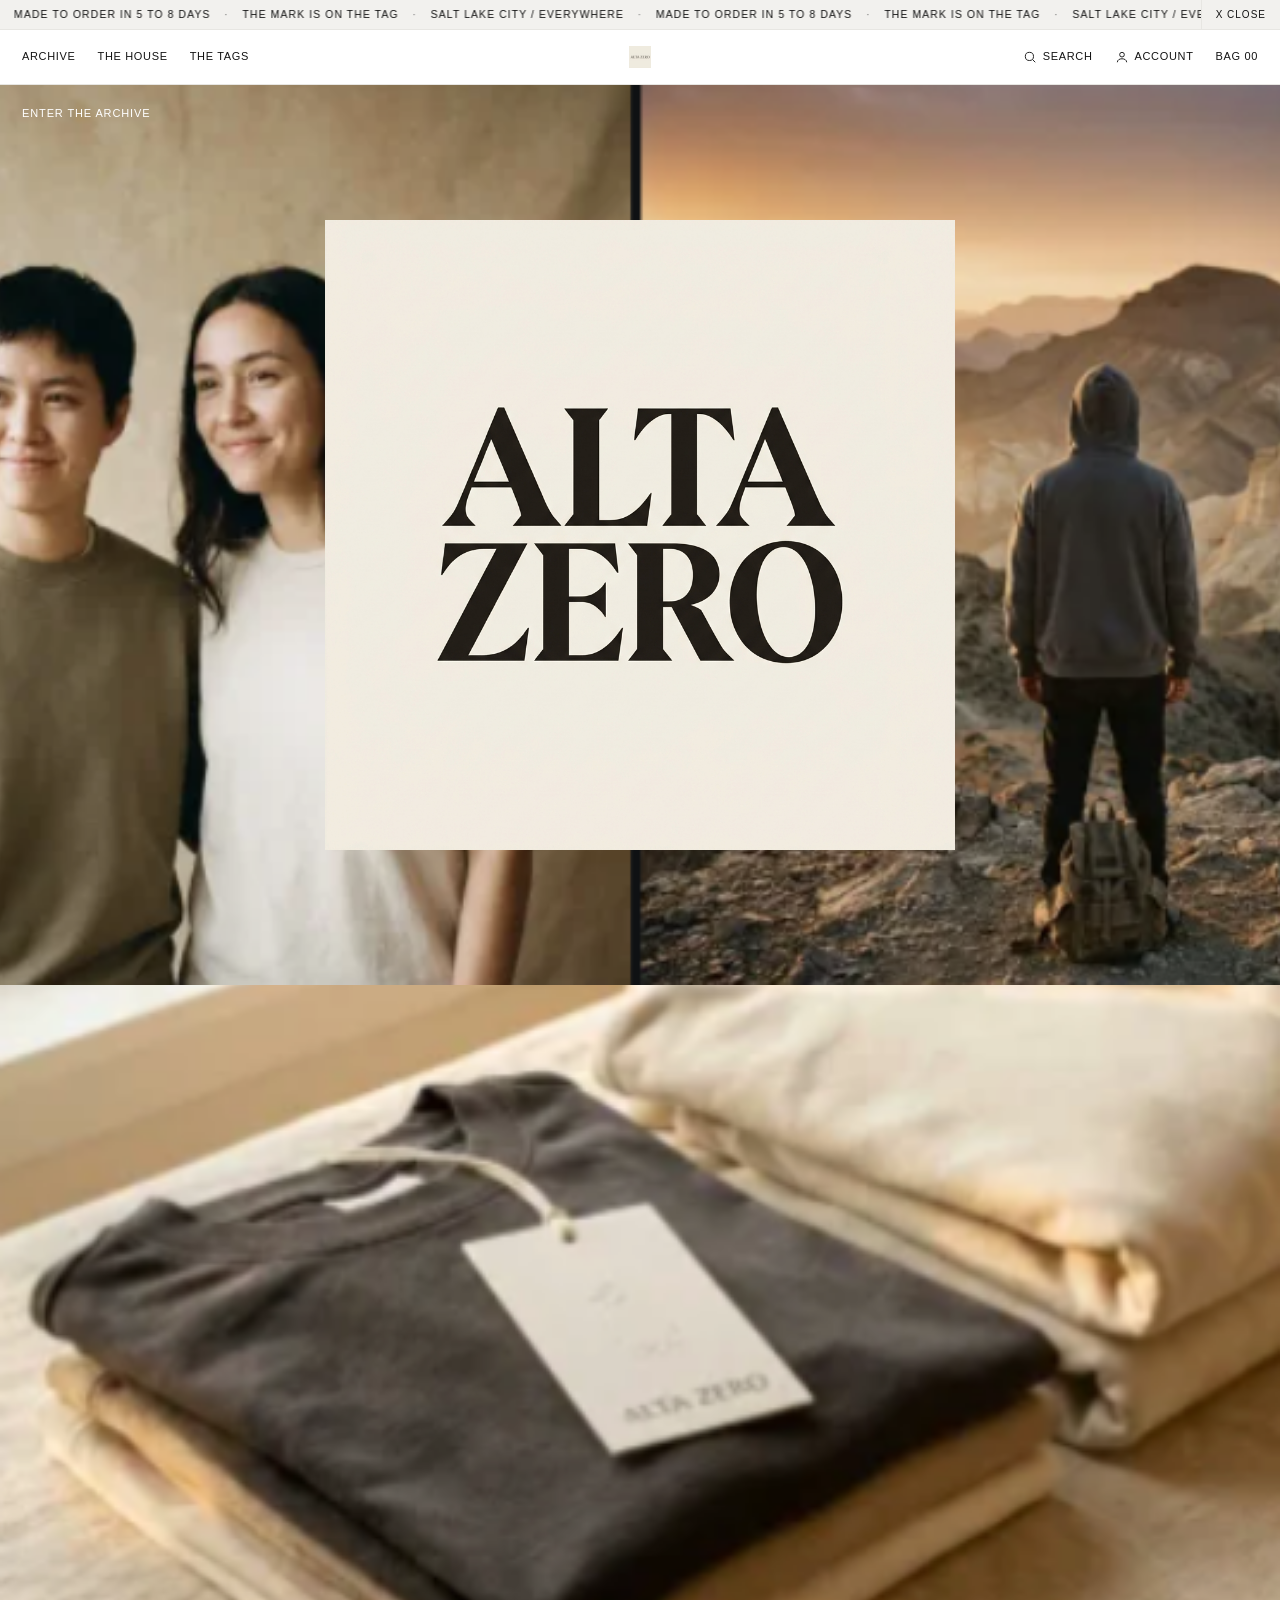
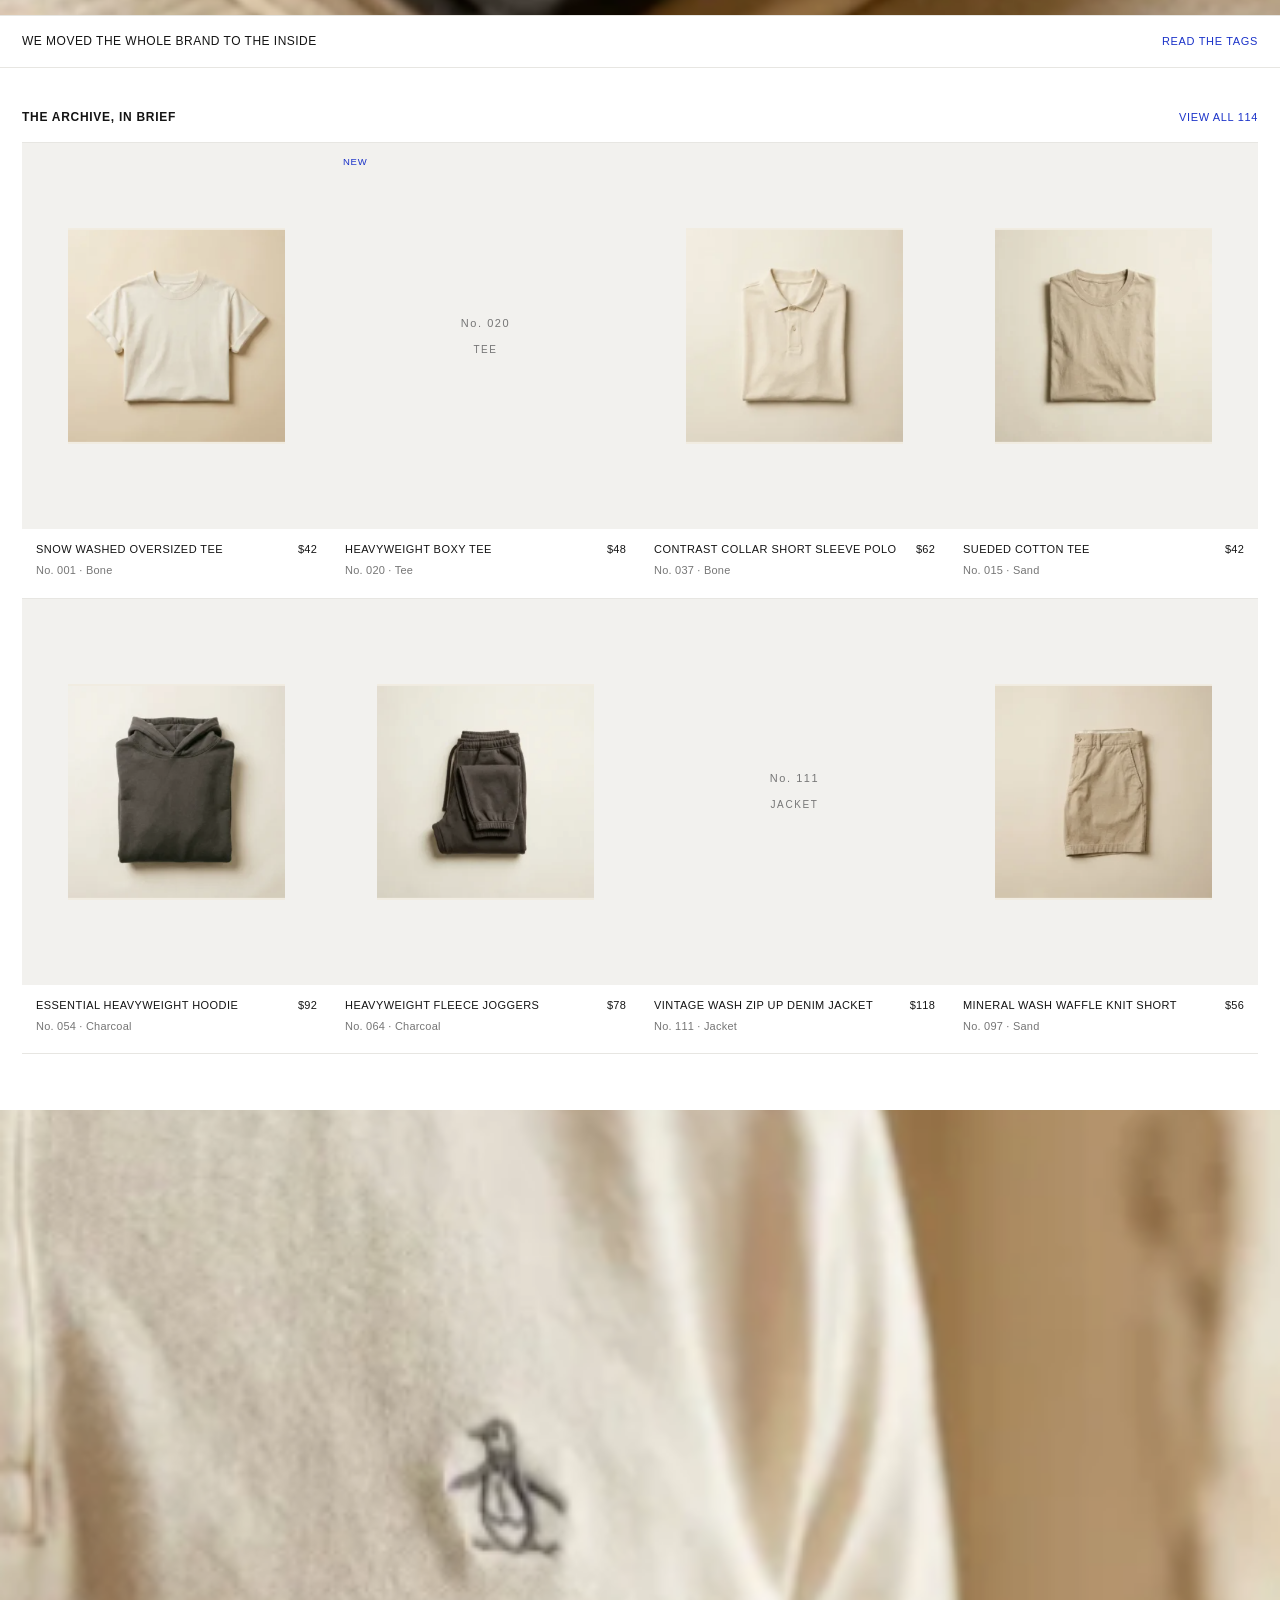
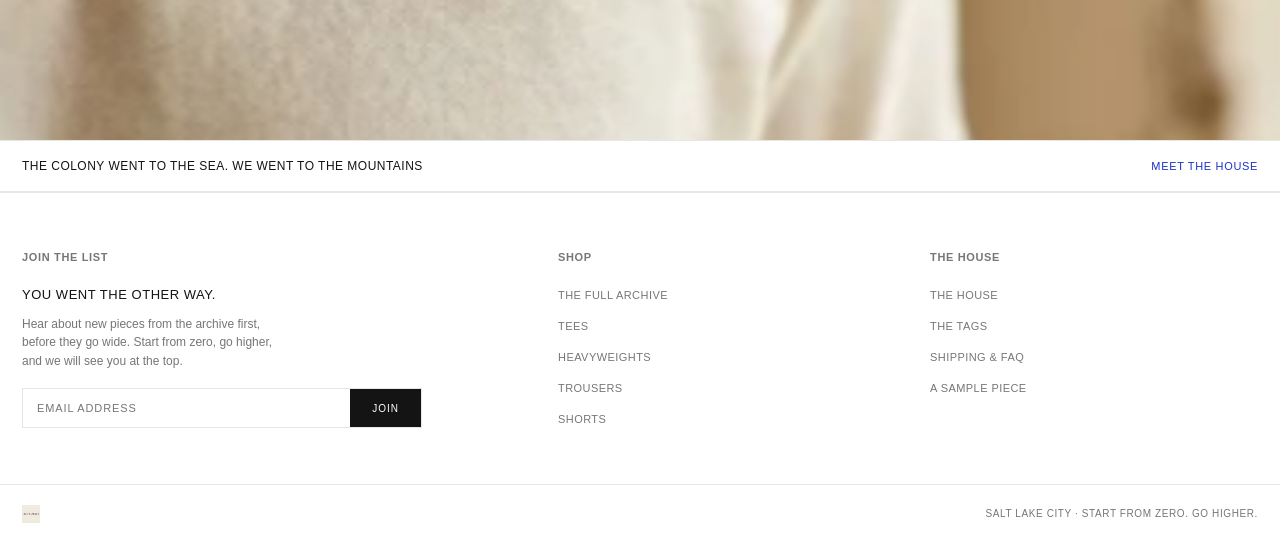
==== index.html @ 43087203 "Deploy Alta Zero storefront" ====
<!doctype html>
<html lang="en">
<head>
<meta charset="utf-8">
<meta name="viewport" content="width=device-width, initial-scale=1">
<title>Alta Zero · A House Of Blanks</title>
<meta name="description" content="Alta Zero is a textile house of beautiful blanks, quietly made. The whole story lives on the tag. Start from zero. Go higher.">
<link rel="stylesheet" href="style.css">
</head>
<body>

<div class="marquee" id="marquee">
  <div class="marquee-track" id="marqueeTrack"></div>
  <button class="marquee-x" id="marqueeX">X Close</button>
</div>

<nav class="nav">
  <div class="nav-inner">
    <div class="nav-left" id="nl">
      <a href="archive.html">Archive</a>
      <a href="house.html">The House</a>
      <a href="tags.html">The Tags</a>
    </div>
    <button class="nav-toggle">Menu</button>
    <a class="brand" href="index.html"><img src="img/az-wordmark-inline.png" alt="Alta Zero"></a>
    <div class="nav-right">
      <a href="archive.html" class="srch"><svg viewBox="0 0 24 24" fill="none" stroke="currentColor" stroke-width="1.6"><circle cx="11" cy="11" r="7"/><line x1="16.5" y1="16.5" x2="21" y2="21"/></svg>Search</a>
      <a href="#" class="acct"><svg viewBox="0 0 24 24" fill="none" stroke="currentColor" stroke-width="1.6"><circle cx="12" cy="8" r="4"/><path d="M4 21c0-4 4-6 8-6s8 2 8 6"/></svg>Account</a>
      <a href="#" class="bag">Bag 00</a>
    </div>
  </div>
</nav>

<header class="home-hero">
  <a class="hero-enter" href="archive.html">Enter The Archive</a>
  <div class="hero-media"><img src="img/campaign.png" alt="Alta Zero campaign: the mountain ridge, the one who went the other way"></div>
  <div class="hero-mark"><img src="img/az-wordmark-stacked.png" alt="Alta Zero"></div>
</header>

<section class="ed reveal">
  <a href="tags.html" class="ed-img"><img src="img/gm1.png" alt="Folded Alta Zero pieces with hangtag"></a>
  <div class="ed-bar">
    <span class="ed-head">We moved the whole brand to the inside</span>
    <a class="link" href="tags.html">Read The Tags</a>
  </div>
</section>

<div class="wrap">
  <div class="sec-head">
    <h2>The Archive, In Brief</h2>
    <a class="link" href="archive.html">View All 114</a>
  </div>
  <div class="grid four" id="preview"></div>
</div>

<section class="ed reveal" style="margin-top:56px">
  <a href="house.html" class="ed-img"><img src="img/gm3.png" alt="Alta Zero polo with the small penguin mark"></a>
  <div class="ed-bar">
    <span class="ed-head">The colony went to the sea. We went to the mountains</span>
    <a class="link" href="house.html">Meet The House</a>
  </div>
</section>

<footer class="foot">
  <div class="foot-top">
    <div class="signup">
      <h4>Join The List</h4>
      <h3>You went the other way.</h3>
      <p>Hear about new pieces from the archive first, before they go wide. Start from zero, go higher, and we will see you at the top.</p>
      <form onsubmit="this.querySelector('input').value='';this.querySelector('.sub').textContent='On The List';return false;">
        <input type="email" placeholder="Email address" required>
        <button class="sub" type="submit">Join</button>
      </form>
    </div>
    <div>
      <h4>Shop</h4>
      <ul>
        <li><a href="archive.html">The Full Archive</a></li>
        <li><a href="archive.html">Tees</a></li>
        <li><a href="archive.html">Heavyweights</a></li>
        <li><a href="archive.html">Trousers</a></li>
        <li><a href="archive.html">Shorts</a></li>
      </ul>
    </div>
    <div>
      <h4>The House</h4>
      <ul>
        <li><a href="house.html">The House</a></li>
        <li><a href="tags.html">The Tags</a></li>
        <li><a href="house.html#faq">Shipping &amp; FAQ</a></li>
        <li><a href="product.html?n=020">A Sample Piece</a></li>
      </ul>
    </div>
  </div>
  <div class="foot-bottom">
    <a class="brand" href="index.html"><img src="img/az-wordmark-inline.png" alt="Alta Zero"></a>
    <span class="fine">Salt Lake City · Start From Zero. Go Higher.</span>
  </div>
</footer>

<script src="archive-data.js"></script>
<script src="app.js"></script>
<script>
  renderPreview(document.getElementById('preview'),
    ['001','020','037','015','054','064','111','097']);
</script>
</body>
</html>
---- style.css ----
/* ALTA ZERO x ACNE STUDIOS design system
   Austere white, small grotesque UI type, huge imagery, zero-gutter grid,
   name+price captions, cobalt-blue accent. Logo stays our serif (image asset).
   Sharp corners, no shadows, no gradients. Imagery carries all the warmth. */

:root{
  --white:#FFFFFF;      /* page ground */
  --tile:#F2F1EE;       /* image tiles / light warm grey */
  --ink:#141414;        /* near-black text */
  --muted:#767676;      /* secondary / muted text */
  --blue:#1B33C9;       /* THE ONLY accent */
  --hair:#E7E6E2;       /* hairlines */
  --sans:"Helvetica Neue",Helvetica,Arial,system-ui,sans-serif;
  --serif:Georgia,"Times New Roman",Times,serif; /* fallback only; wordmark is an image */
}

*{box-sizing:border-box;margin:0;padding:0}
html{-webkit-font-smoothing:antialiased;text-rendering:optimizeLegibility}
body{
  background:var(--white);
  color:var(--ink);
  font-family:var(--sans);
  font-size:13px;
  line-height:1.55;
  font-weight:400;
}
img{max-width:100%;display:block}
a{color:inherit;text-decoration:none}

/* ---------- shared UI primitives ---------- */
.ui{
  font-family:var(--sans);
  font-size:11px;
  letter-spacing:0.06em;
  text-transform:uppercase;
  color:var(--ink);
}
.muted{color:var(--muted)}
.link{
  font-size:11px;letter-spacing:0.06em;text-transform:uppercase;color:var(--blue);
  transition:opacity .2s;
}
.link:hover{opacity:0.6}

/* ---------- top marquee bar ---------- */
.marquee{
  position:relative;overflow:hidden;
  background:var(--tile);border-bottom:1px solid var(--hair);
  height:30px;display:flex;align-items:center;
}
.marquee-track{
  display:inline-flex;align-items:center;white-space:nowrap;flex:none;
  will-change:transform;animation:marquee 42s linear infinite;
}
.marquee-track span{
  font-size:10.5px;letter-spacing:0.1em;text-transform:uppercase;color:var(--ink);
  padding:0 14px;
}
.marquee-track span.sep{color:var(--muted);padding:0}
.marquee-x{
  position:absolute;right:0;top:0;bottom:0;z-index:2;
  display:flex;align-items:center;gap:6px;
  background:var(--tile);border:0;border-left:1px solid var(--hair);cursor:pointer;
  padding:0 14px;
  font-family:var(--sans);font-size:10px;letter-spacing:0.1em;text-transform:uppercase;color:var(--ink);
}
.marquee-x:hover{color:var(--blue)}
@keyframes marquee{from{transform:translateX(0)}to{transform:translateX(-50%)}}

/* ---------- nav ---------- */
.nav{
  position:sticky;top:0;z-index:50;
  background:var(--white);border-bottom:1px solid var(--hair);
}
.nav-inner{
  display:grid;grid-template-columns:1fr auto 1fr;align-items:center;
  padding:0 22px;height:54px;
}
.nav-left,.nav-right{display:flex;align-items:center;gap:22px}
.nav-right{justify-content:flex-end}
.nav-left a,.nav-right a{
  font-size:11px;letter-spacing:0.06em;text-transform:uppercase;color:var(--ink);
  transition:color .2s;
}
.nav-left a:hover,.nav-right a:hover{color:var(--blue)}
.nav-left a.active,.nav-right a.active{color:var(--blue)}
.nav-right a{display:inline-flex;align-items:center;gap:6px}
.nav-right svg{width:14px;height:14px;display:block}
.brand{display:flex;align-items:center;justify-content:center}
.brand img{height:22px;width:auto}
.nav-toggle{
  display:none;background:none;border:0;cursor:pointer;
  font-size:11px;letter-spacing:0.06em;text-transform:uppercase;color:var(--ink);
}

/* ---------- generic layout ---------- */
.wrap{max-width:1600px;margin:0 auto;padding:0 22px}

/* ---------- home hero (full-bleed, wordmark overlaid) ---------- */
.home-hero{
  position:relative;height:100vh;height:100svh;min-height:560px;
  background:var(--tile);overflow:hidden;
}
.hero-media{position:absolute;inset:0}
.hero-media img{width:100%;height:100%;object-fit:cover}
.hero-mark{
  position:absolute;inset:0;display:flex;align-items:center;justify-content:center;
  padding:24px;pointer-events:none;
}
.hero-mark img{width:min(62vw,760px);height:auto;max-height:70vh;object-fit:contain}
.hero-enter{
  position:absolute;left:22px;top:20px;z-index:3;
  font-size:11px;letter-spacing:0.08em;text-transform:uppercase;color:#fff;
  transition:opacity .2s;
}
.hero-enter:hover{opacity:0.65}

/* ---------- home editorial bands ---------- */
.ed{border-bottom:1px solid var(--hair)}
.ed-img{display:block;background:var(--tile)}
.ed-img img{width:100%;height:clamp(360px,70vh,760px);object-fit:cover}
.ed-bar{
  display:flex;align-items:center;justify-content:space-between;gap:20px;
  padding:16px 22px;border-top:1px solid var(--hair);
}
.ed-head{font-size:12px;letter-spacing:0.04em;text-transform:uppercase;color:var(--ink)}

/* ---------- home preview section ---------- */
.sec-head{
  display:flex;align-items:baseline;justify-content:space-between;gap:16px;
  padding:40px 0 16px;
}
.sec-head h2{font-size:12px;font-weight:700;letter-spacing:0.06em;text-transform:uppercase}
.sec-head .link{white-space:nowrap}

/* ---------- product grid (zero-gutter, edge to edge) ---------- */
.grid{
  display:grid;grid-template-columns:repeat(4,1fr);
  border-top:1px solid var(--hair);
}
.grid.four{grid-template-columns:repeat(4,1fr)}
.tile{
  position:relative;display:flex;flex-direction:column;
  border-bottom:1px solid var(--hair);
  background:var(--white);
}
.tile-img{
  position:relative;aspect-ratio:4/5;overflow:hidden;background:var(--tile);
  display:flex;align-items:center;justify-content:center;
}
.tile-img img{
  width:70%;height:70%;object-fit:contain;
  transition:transform .5s ease,opacity .5s ease;
}
.tile:hover .tile-img img{transform:scale(1.04)}
/* austere numbered specimen tile (no photo) */
.ph{
  position:absolute;inset:0;display:flex;flex-direction:column;
  align-items:center;justify-content:center;gap:10px;background:var(--tile);
}
.ph .num{
  font-size:11px;letter-spacing:0.14em;color:var(--muted);
}
.ph .num::before{content:"No. "}
.ph .cat{font-size:10px;letter-spacing:0.16em;text-transform:uppercase;color:var(--muted)}
.badge{
  position:absolute;top:12px;left:12px;z-index:2;
  font-size:9.5px;letter-spacing:0.08em;text-transform:uppercase;
  color:var(--blue);
}
.badge.last{color:var(--muted)}
.tile-cap{
  padding:12px 14px 18px;display:flex;flex-direction:column;gap:4px;
}
.tile-cap .line{
  display:flex;justify-content:space-between;align-items:baseline;gap:12px;
}
.tile-cap .name{
  font-size:11px;letter-spacing:0.04em;text-transform:uppercase;color:var(--ink);
  line-height:1.35;transition:color .2s;
}
.tile:hover .tile-cap .name{color:var(--blue)}
.tile-cap .price{
  font-size:11px;letter-spacing:0.02em;color:var(--ink);white-space:nowrap;
}
.tile-cap .meta{
  font-size:11px;letter-spacing:0.02em;color:var(--muted);
}

/* ---------- archive header + toggle ---------- */
.archive-head{padding:40px 0 22px}
.archive-head .title{font-size:12px;font-weight:700;letter-spacing:0.06em;text-transform:uppercase}
.archive-head p{color:var(--muted);max-width:56ch;margin-top:12px;font-size:12px}
.toggle{display:flex;flex-wrap:wrap;gap:8px;padding:4px 0 18px}
.toggle button{
  background:var(--white);border:1px solid var(--hair);cursor:pointer;color:var(--ink);
  font-family:var(--sans);font-size:11px;letter-spacing:0.05em;text-transform:uppercase;
  padding:9px 16px;transition:border-color .2s,color .2s;
}
.toggle button:hover{border-color:var(--ink)}
.toggle button.on{border-color:var(--blue);color:var(--blue);box-shadow:inset 0 0 0 1px var(--blue)}
.archive-meta{
  display:flex;justify-content:space-between;align-items:center;
  padding:14px 0;border-top:1px solid var(--hair);
}
.archive-meta .items{font-size:11px;letter-spacing:0.05em;text-transform:uppercase;color:var(--muted)}
.archive-meta .filter{
  display:inline-flex;align-items:center;gap:8px;background:none;border:0;cursor:pointer;
  font-family:var(--sans);font-size:11px;letter-spacing:0.06em;text-transform:uppercase;color:var(--ink);
}
.archive-meta .filter:hover{color:var(--blue)}
.archive-meta .filter svg{width:14px;height:14px}

/* ---------- product page (PDP) ---------- */
.pdp{
  display:grid;grid-template-columns:56% 44%;align-items:start;
  border-top:1px solid var(--hair);
}
.pdp-media{background:var(--hair);display:flex;flex-direction:column;gap:1px;border-right:1px solid var(--hair)}
.pdp-media .shot{
  background:var(--tile);position:relative;aspect-ratio:4/5;overflow:hidden;
  display:flex;align-items:center;justify-content:center;
}
.pdp-media .shot img{width:78%;height:78%;object-fit:contain}
.pdp-media .shot .ph{position:absolute;inset:0}
.pdp-info{padding:44px 40px;position:sticky;top:54px;align-self:start}
.pdp-info .head{display:flex;justify-content:space-between;align-items:baseline;gap:18px}
.pdp-info h1{
  font-size:13px;font-weight:400;letter-spacing:0.05em;text-transform:uppercase;line-height:1.4;
}
.pdp-info .price{font-size:13px;letter-spacing:0.02em;white-space:nowrap}
.pdp-info .meta{font-size:11px;letter-spacing:0.03em;color:var(--muted);margin-top:8px}
.pdp-info .desc{color:var(--muted);margin:22px 0 26px;font-size:12px;line-height:1.7;max-width:46ch}
.size-row{display:flex;justify-content:space-between;align-items:baseline;margin-bottom:10px}
.size-row .lbl{font-size:11px;letter-spacing:0.06em;text-transform:uppercase;color:var(--ink)}
.size-guide{display:inline-flex;align-items:center;gap:6px}
.size-guide svg{width:13px;height:13px}
.sizes{display:flex;gap:8px;margin:0 0 22px;flex-wrap:wrap}
.sizes button{
  font-family:var(--sans);font-size:11px;letter-spacing:0.04em;
  min-width:48px;height:44px;padding:0 6px;
  background:var(--white);border:1px solid var(--hair);cursor:pointer;color:var(--ink);
  transition:border-color .2s,color .2s;
}
.sizes button:hover{border-color:var(--ink)}
.sizes button.sel{border-color:var(--blue);color:var(--blue);box-shadow:inset 0 0 0 1px var(--blue)}
.sizes button.soldout{color:var(--muted);text-decoration:line-through;cursor:not-allowed;background:var(--tile)}
.addbag{
  width:100%;background:var(--ink);color:#fff;border:1px solid var(--ink);cursor:pointer;
  font-family:var(--sans);font-size:11px;letter-spacing:0.1em;text-transform:uppercase;padding:16px;
  transition:background .2s,color .2s;
}
.addbag:hover{background:var(--blue);border-color:var(--blue)}
.pdp-info .note{margin-top:12px;font-size:11px;letter-spacing:0.03em;text-transform:uppercase;color:var(--muted)}

/* accordions */
.acc-group{margin-top:26px;border-top:1px solid var(--hair)}
.acc{border-bottom:1px solid var(--hair)}
.acc summary{
  list-style:none;cursor:pointer;padding:18px 2px;
  display:grid;grid-template-columns:1fr auto 20px;align-items:center;gap:12px;
}
.acc summary::-webkit-details-marker{display:none}
.acc .acc-t{font-size:11px;letter-spacing:0.06em;text-transform:uppercase;color:var(--ink)}
.acc .acc-s{font-size:11px;letter-spacing:0.03em;color:var(--muted);text-align:right}
.acc .acc-c{
  font-size:15px;color:var(--blue);justify-self:end;line-height:1;
  transition:transform .2s;
}
.acc[open] .acc-c{transform:rotate(90deg)}
.acc .acc-body{padding:0 2px 20px;color:var(--muted);font-size:12px;line-height:1.7;max-width:52ch}

/* ---------- editorial article pages (house / tags) ---------- */
.article{max-width:820px;margin:0 auto;padding:64px 22px 88px}
.article .k{font-size:11px;letter-spacing:0.08em;text-transform:uppercase;color:var(--muted);margin-bottom:20px}
.article h1{
  font-size:clamp(26px,3.6vw,44px);font-weight:700;line-height:1.06;
  letter-spacing:-0.01em;text-transform:uppercase;margin:0 0 8px;
}
.article .lede{font-size:15px;color:var(--ink);margin:22px 0 34px;line-height:1.55;max-width:60ch}
.article p{margin:0 0 20px;font-size:13px;line-height:1.75;color:var(--muted);max-width:68ch}
.article .figure{margin:44px 0;border:1px solid var(--hair);background:var(--tile)}
.article .figure img{width:100%}
.article .figure .cap{padding:12px 16px;border-top:1px solid var(--hair);font-size:11px;letter-spacing:0.05em;text-transform:uppercase;color:var(--muted)}
.article h2.sub{font-size:12px;font-weight:700;letter-spacing:0.06em;text-transform:uppercase;margin:52px 0 8px}

/* ethos list */
.ethos{list-style:none;border-top:1px solid var(--hair);margin:26px 0}
.ethos li{
  border-bottom:1px solid var(--hair);padding:16px 2px;
  display:grid;grid-template-columns:40px 1fr;gap:16px;align-items:baseline;
}
.ethos li .idx{font-size:11px;letter-spacing:0.06em;color:var(--muted)}
.ethos li .txt{font-size:13px;letter-spacing:0.03em;text-transform:uppercase;color:var(--ink)}

/* faq */
.faq{border-top:1px solid var(--hair);margin-top:12px}
.faq details{border-bottom:1px solid var(--hair)}
.faq summary{
  list-style:none;cursor:pointer;padding:20px 2px;
  font-size:12px;letter-spacing:0.05em;text-transform:uppercase;
  display:flex;justify-content:space-between;gap:20px;align-items:center;color:var(--ink);
}
.faq summary::-webkit-details-marker{display:none}
.faq summary .pl{font-size:15px;color:var(--blue);transition:transform .2s}
.faq details[open] summary .pl{transform:rotate(45deg)}
.faq p{padding:0 2px 22px;color:var(--muted);max-width:66ch;font-size:12px;line-height:1.7}
.article .cta{
  display:inline-flex;align-items:center;background:var(--ink);color:#fff;
  font-size:11px;letter-spacing:0.1em;text-transform:uppercase;padding:15px 26px;margin-top:8px;
  transition:background .2s;
}
.article .cta:hover{background:var(--blue)}

/* ---------- footer ---------- */
.foot{border-top:1px solid var(--hair);background:var(--white)}
.foot-top{
  max-width:1600px;margin:0 auto;padding:56px 22px 44px;
  display:grid;grid-template-columns:1.5fr 1fr 1fr;gap:44px;
}
.foot h4{font-size:11px;letter-spacing:0.06em;text-transform:uppercase;color:var(--muted);margin-bottom:18px}
.foot .signup h3{font-size:13px;font-weight:400;letter-spacing:0.04em;text-transform:uppercase;margin-bottom:10px}
.foot .signup p{color:var(--muted);max-width:40ch;margin-bottom:18px;font-size:12px}
.foot form{display:flex;border:1px solid var(--hair);max-width:400px;background:var(--white)}
.foot input{flex:1;border:0;background:transparent;padding:13px 14px;font-family:var(--sans);font-size:11px;letter-spacing:0.05em;color:var(--ink)}
.foot input:focus{outline:none}
.foot input::placeholder{color:var(--muted);text-transform:uppercase;letter-spacing:0.08em;font-size:11px}
.foot button.sub{background:var(--ink);color:#fff;border:0;padding:0 22px;font-family:var(--sans);font-size:10px;letter-spacing:0.1em;text-transform:uppercase;cursor:pointer;transition:background .2s}
.foot button.sub:hover{background:var(--blue)}
.foot ul{list-style:none}
.foot ul li{margin-bottom:11px}
.foot ul a{font-size:11px;letter-spacing:0.04em;text-transform:uppercase;color:var(--muted);transition:color .2s}
.foot ul a:hover{color:var(--blue)}
.foot-bottom{
  border-top:1px solid var(--hair);
  max-width:1600px;margin:0 auto;padding:20px 22px;
  display:flex;justify-content:space-between;align-items:center;gap:20px;
}
.foot-bottom .brand img{height:18px}
.foot-bottom .fine{font-size:10px;letter-spacing:0.06em;text-transform:uppercase;color:var(--muted)}

/* ---------- scroll reveal ---------- */
.reveal{opacity:0;transform:translateY(14px);transition:opacity .38s ease,transform .38s ease}
.reveal.in{opacity:1;transform:none}

/* ---------- responsive ---------- */
@media(max-width:1100px){
  .grid,.grid.four{grid-template-columns:repeat(3,1fr)}
  .pdp{grid-template-columns:1fr}
  .pdp-media{border-right:0;border-bottom:1px solid var(--hair)}
  .pdp-info{position:static}
  .foot-top{grid-template-columns:1fr 1fr;gap:36px}
  .foot .signup{grid-column:1 / -1}
}
@media(max-width:720px){
  .grid,.grid.four{grid-template-columns:repeat(2,1fr)}
  .nav-left{display:none}
  .nav-left.open{
    display:flex;flex-direction:column;gap:0;align-items:flex-start;
    position:absolute;top:54px;left:0;right:0;background:var(--white);
    border-bottom:1px solid var(--hair);padding:6px 22px 16px;z-index:60;
  }
  .nav-left.open a{padding:13px 0;border-bottom:1px solid var(--hair);width:100%}
  .nav-inner{grid-template-columns:auto auto 1fr}
  .nav-toggle{display:inline-flex}
  .nav-right a.acct{display:none}
  .foot-top{grid-template-columns:1fr;gap:32px}
}
@media(max-width:480px){
  .grid,.grid.four{grid-template-columns:1fr}
  .hero-mark img{width:82vw}
  .pdp-info{padding:34px 22px}
  .article{padding:48px 20px 64px}
}

/* ---------- reduced motion ---------- */
@media(prefers-reduced-motion:reduce){
  .marquee-track{animation:none}
  .reveal{opacity:1;transform:none;transition:none}
  .tile-img img{transition:none}
  .tile:hover .tile-img img{transform:none}
  *{scroll-behavior:auto}
}
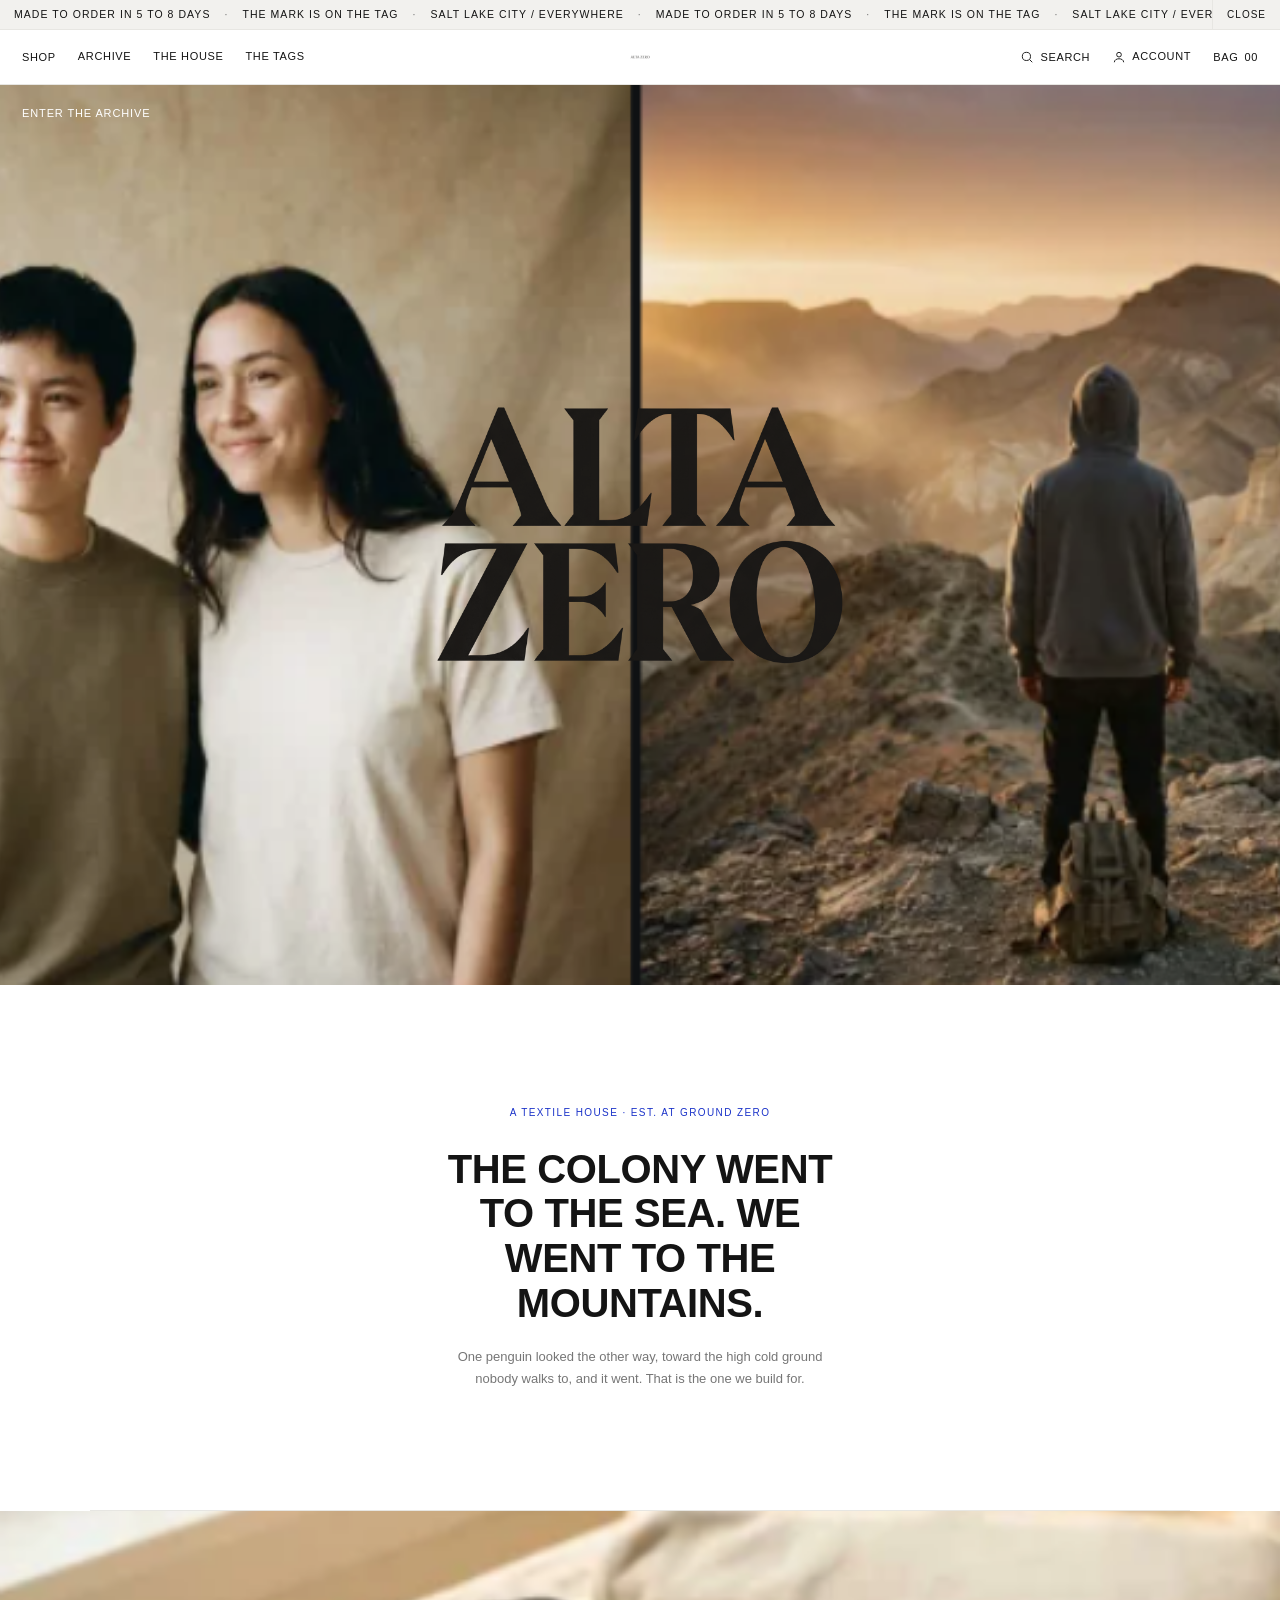
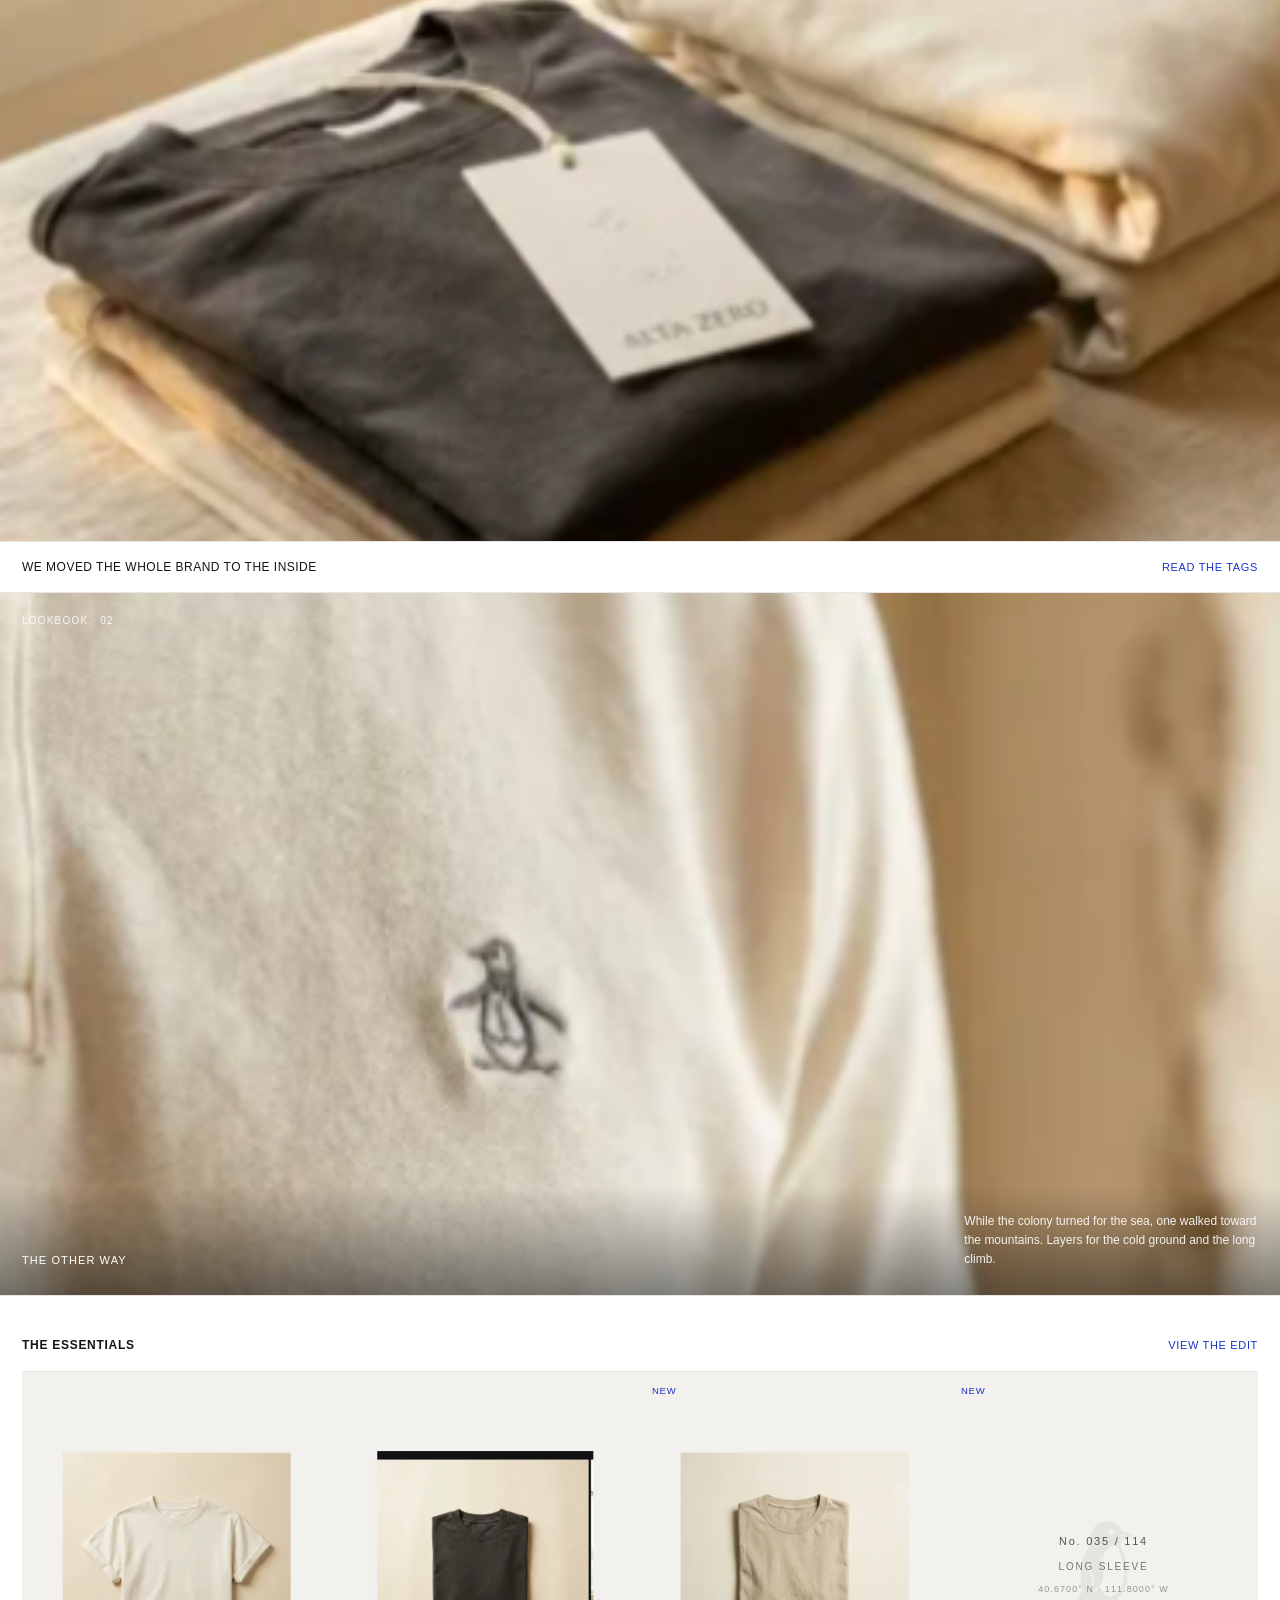
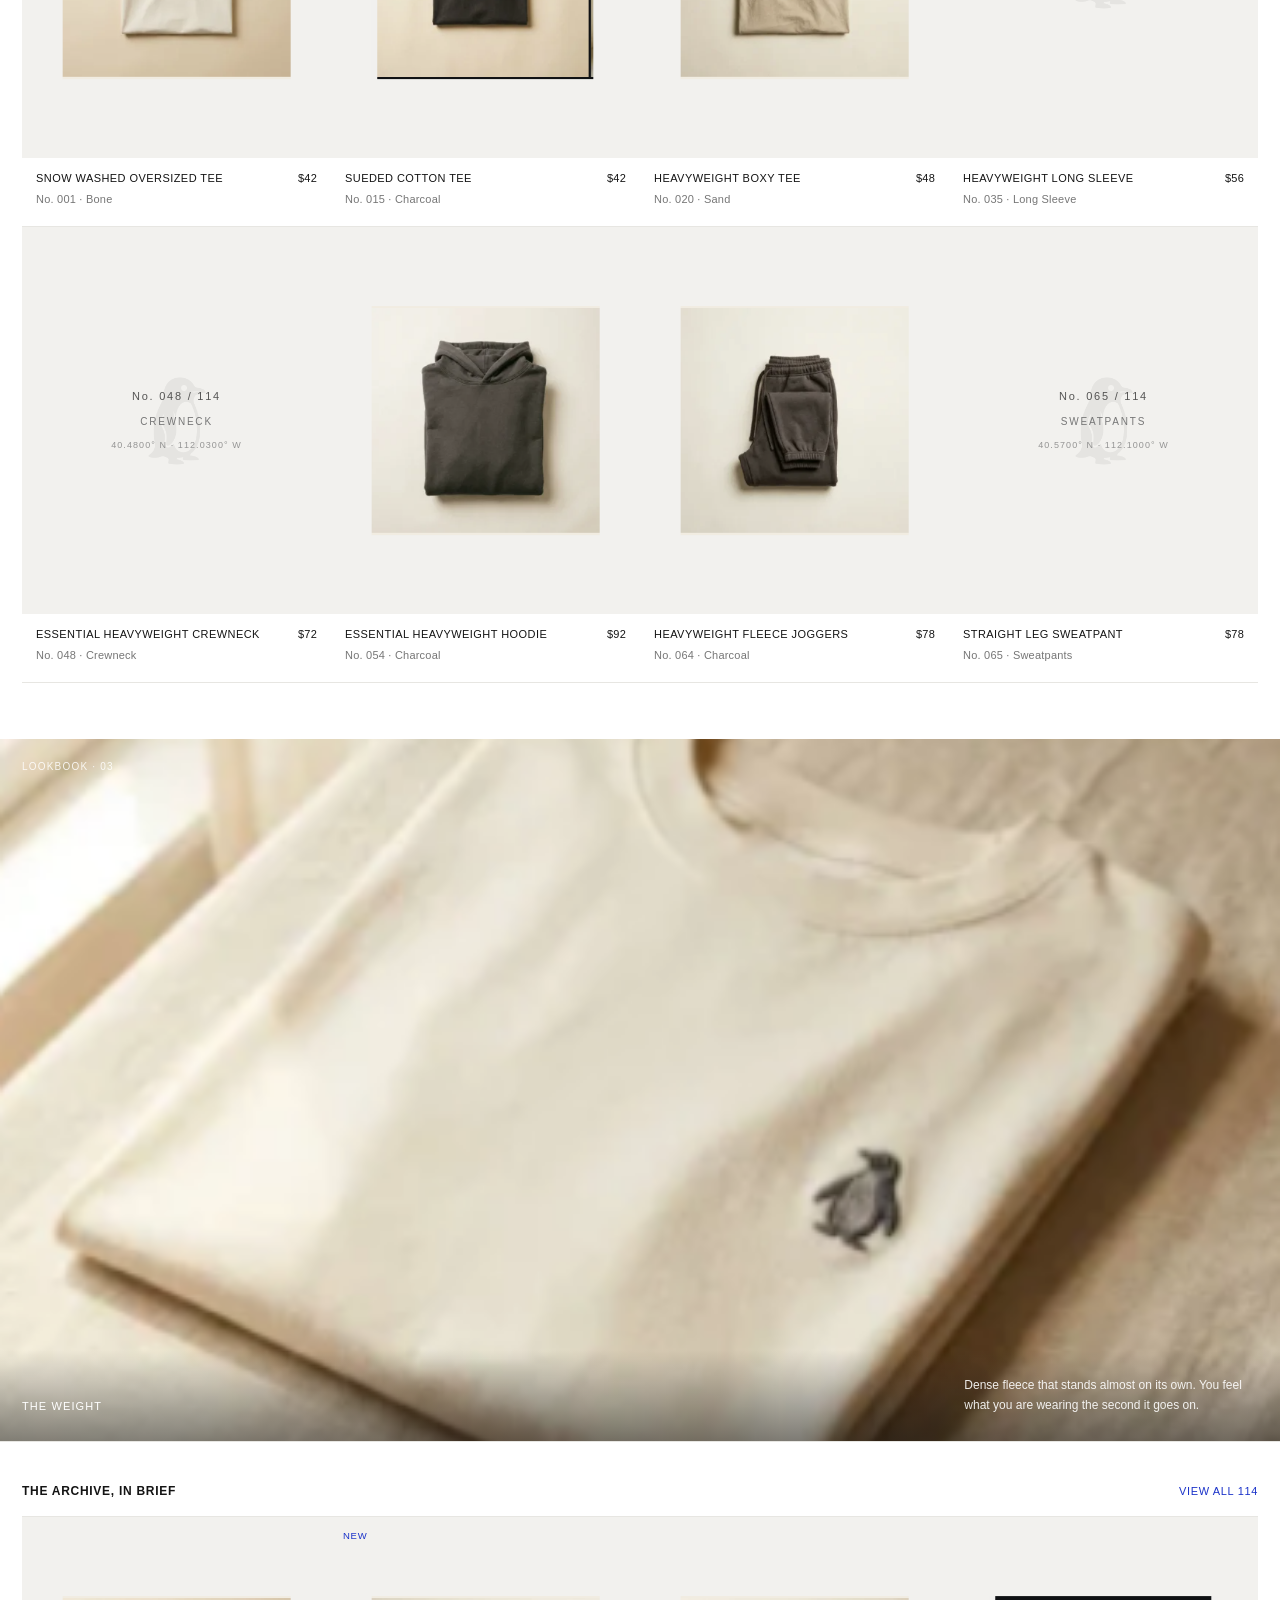
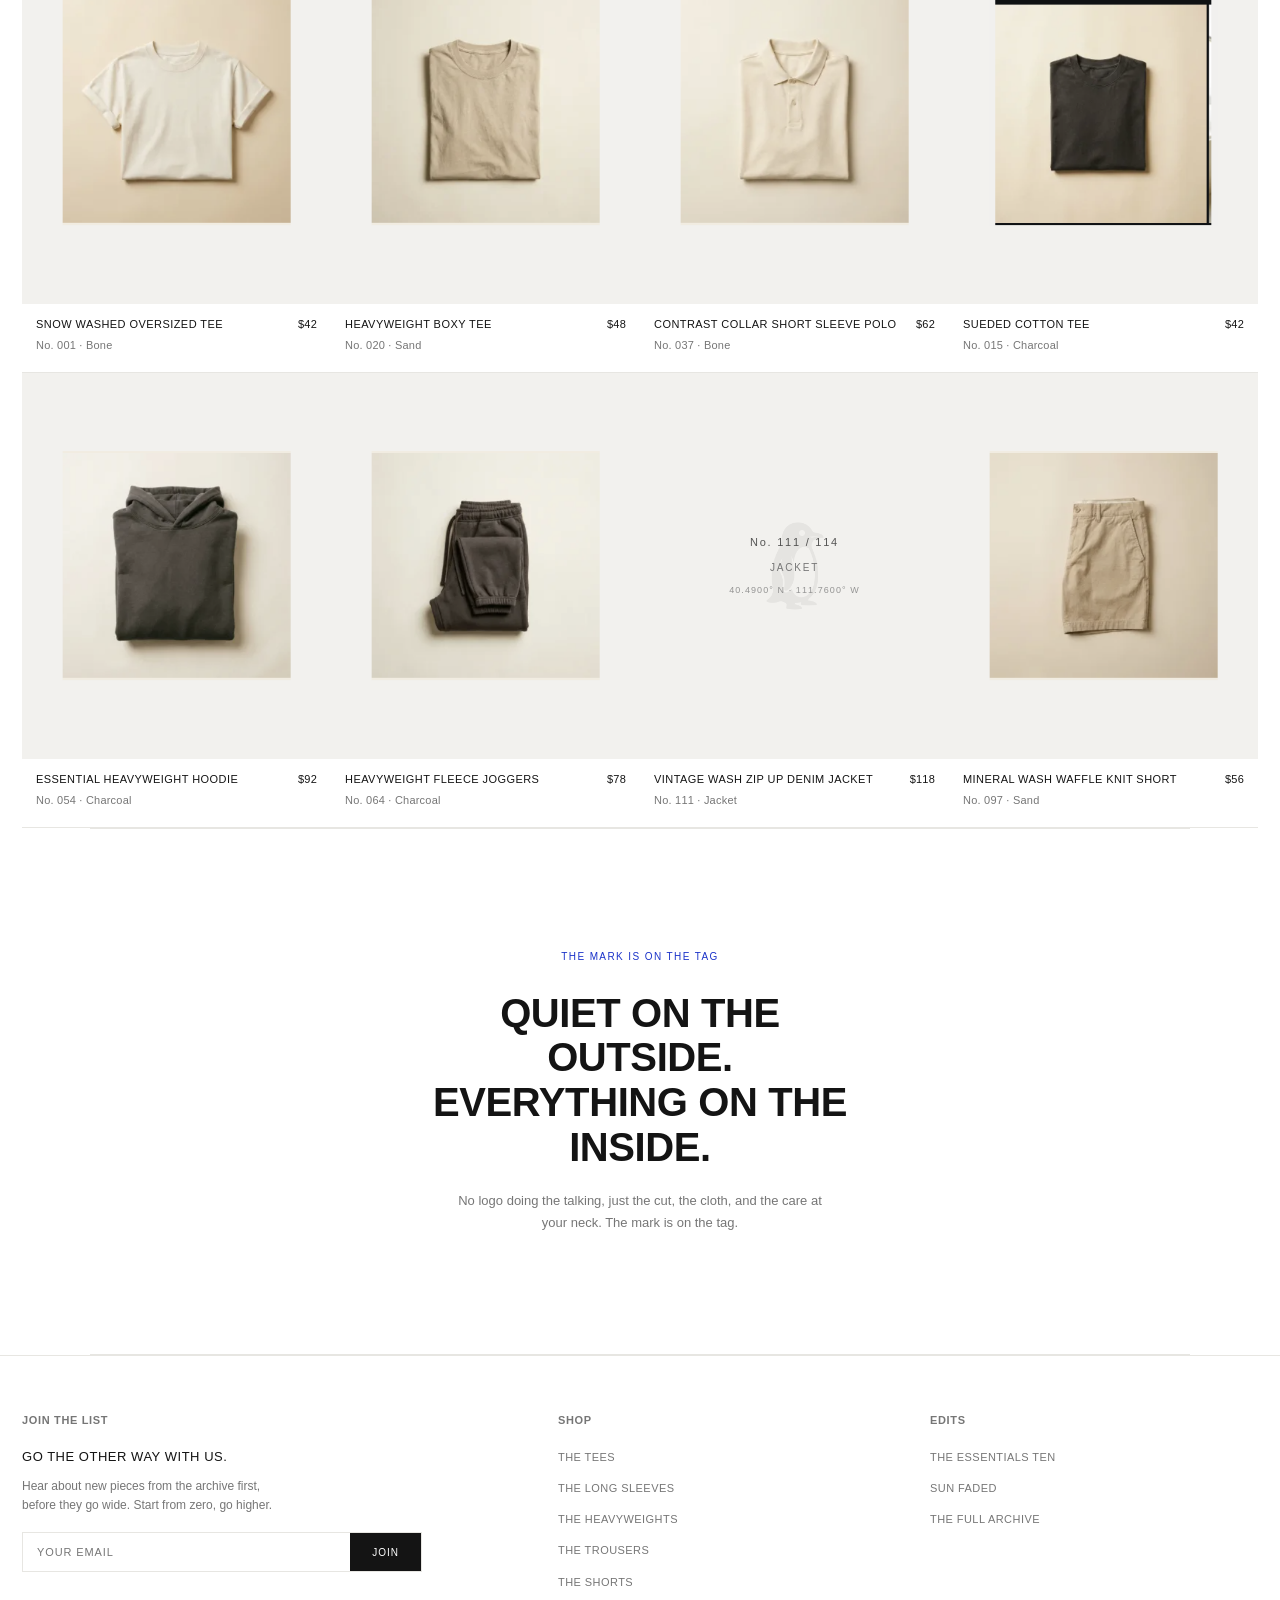
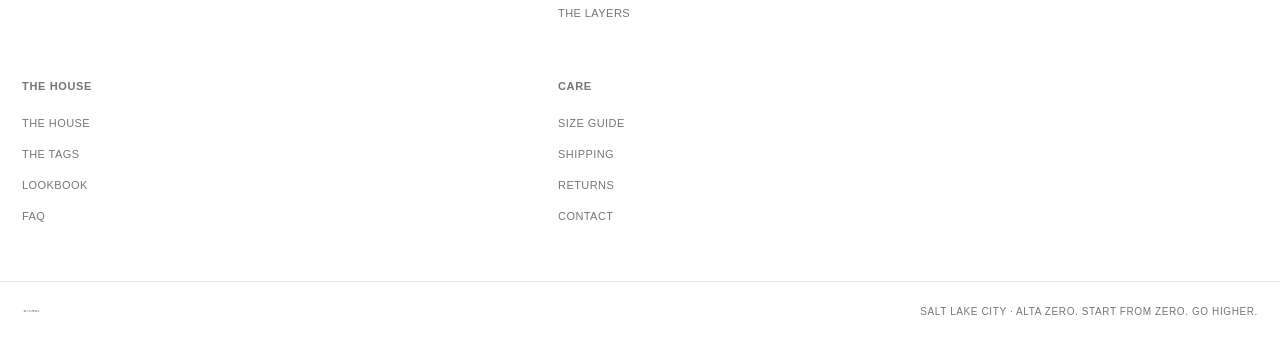
==== commit 5e3c28d6: "Finish store: bag, search, galleries, collections, editorial, footer, full photos, transparent logos" ====
--- a/index.html
+++ b/index.html
@@ -5,31 +5,17 @@
 <meta name="viewport" content="width=device-width, initial-scale=1">
 <title>Alta Zero · A House Of Blanks</title>
 <meta name="description" content="Alta Zero is a textile house of beautiful blanks, quietly made. The whole story lives on the tag. Start from zero. Go higher.">
+<link rel="icon" href="img/az-penguin.png">
+<meta property="og:type" content="website">
+<meta property="og:title" content="Alta Zero · A House Of Blanks">
+<meta property="og:description" content="Beautiful blanks, quietly made. The mark is on the tag. Start from zero. Go higher.">
+<meta property="og:image" content="img/campaign.png">
+<meta name="twitter:card" content="summary_large_image">
 <link rel="stylesheet" href="style.css">
 </head>
 <body>
 
-<div class="marquee" id="marquee">
-  <div class="marquee-track" id="marqueeTrack"></div>
-  <button class="marquee-x" id="marqueeX">X Close</button>
-</div>
-
-<nav class="nav">
-  <div class="nav-inner">
-    <div class="nav-left" id="nl">
-      <a href="archive.html">Archive</a>
-      <a href="house.html">The House</a>
-      <a href="tags.html">The Tags</a>
-    </div>
-    <button class="nav-toggle">Menu</button>
-    <a class="brand" href="index.html"><img src="img/az-wordmark-inline.png" alt="Alta Zero"></a>
-    <div class="nav-right">
-      <a href="archive.html" class="srch"><svg viewBox="0 0 24 24" fill="none" stroke="currentColor" stroke-width="1.6"><circle cx="11" cy="11" r="7"/><line x1="16.5" y1="16.5" x2="21" y2="21"/></svg>Search</a>
-      <a href="#" class="acct"><svg viewBox="0 0 24 24" fill="none" stroke="currentColor" stroke-width="1.6"><circle cx="12" cy="8" r="4"/><path d="M4 21c0-4 4-6 8-6s8 2 8 6"/></svg>Account</a>
-      <a href="#" class="bag">Bag 00</a>
-    </div>
-  </div>
-</nav>
+<div id="az-top"></div>
 
 <header class="home-hero">
   <a class="hero-enter" href="archive.html">Enter The Archive</a>
@@ -37,11 +23,43 @@
   <div class="hero-mark"><img src="img/az-wordmark-stacked.png" alt="Alta Zero"></div>
 </header>
 
+<section class="spoken reveal">
+  <div class="sp-k">A Textile House · Est. At Ground Zero</div>
+  <div class="sp-line" id="spLine"></div>
+  <div class="sp-sub" id="spSub"></div>
+</section>
+
 <section class="ed reveal">
   <a href="tags.html" class="ed-img"><img src="img/gm1.png" alt="Folded Alta Zero pieces with hangtag"></a>
   <div class="ed-bar">
     <span class="ed-head">We moved the whole brand to the inside</span>
     <a class="link" href="tags.html">Read The Tags</a>
+  </div>
+</section>
+
+<section class="look reveal" id="lookbook">
+  <span class="look-idx" id="lk1idx"></span>
+  <img src="img/gm3.png" alt="Alta Zero, layers for the cold ground and the long climb">
+  <div class="look-cap">
+    <span class="lk-t" id="lk1t"></span>
+    <span class="lk-c" id="lk1c"></span>
+  </div>
+</section>
+
+<div class="wrap">
+  <div class="sec-head">
+    <h2>The Essentials</h2>
+    <a class="link" href="collection.html?c=the-essentials-ten">View The Edit</a>
+  </div>
+  <div class="grid four" id="essentials"></div>
+</div>
+
+<section class="look reveal" style="margin-top:56px">
+  <span class="look-idx" id="lk2idx"></span>
+  <img src="img/gm4.png" alt="Alta Zero dense fleece that stands almost on its own">
+  <div class="look-cap">
+    <span class="lk-t" id="lk2t"></span>
+    <span class="lk-c" id="lk2c"></span>
   </div>
 </section>
 
@@ -53,55 +71,36 @@
   <div class="grid four" id="preview"></div>
 </div>
 
-<section class="ed reveal" style="margin-top:56px">
-  <a href="house.html" class="ed-img"><img src="img/gm3.png" alt="Alta Zero polo with the small penguin mark"></a>
-  <div class="ed-bar">
-    <span class="ed-head">The colony went to the sea. We went to the mountains</span>
-    <a class="link" href="house.html">Meet The House</a>
-  </div>
+<section class="spoken reveal" style="border-top:1px solid var(--hair)">
+  <div class="sp-k">The Mark Is On The Tag</div>
+  <div class="sp-line" id="spLine2"></div>
+  <div class="sp-sub" id="spSub2"></div>
 </section>
 
-<footer class="foot">
-  <div class="foot-top">
-    <div class="signup">
-      <h4>Join The List</h4>
-      <h3>You went the other way.</h3>
-      <p>Hear about new pieces from the archive first, before they go wide. Start from zero, go higher, and we will see you at the top.</p>
-      <form onsubmit="this.querySelector('input').value='';this.querySelector('.sub').textContent='On The List';return false;">
-        <input type="email" placeholder="Email address" required>
-        <button class="sub" type="submit">Join</button>
-      </form>
-    </div>
-    <div>
-      <h4>Shop</h4>
-      <ul>
-        <li><a href="archive.html">The Full Archive</a></li>
-        <li><a href="archive.html">Tees</a></li>
-        <li><a href="archive.html">Heavyweights</a></li>
-        <li><a href="archive.html">Trousers</a></li>
-        <li><a href="archive.html">Shorts</a></li>
-      </ul>
-    </div>
-    <div>
-      <h4>The House</h4>
-      <ul>
-        <li><a href="house.html">The House</a></li>
-        <li><a href="tags.html">The Tags</a></li>
-        <li><a href="house.html#faq">Shipping &amp; FAQ</a></li>
-        <li><a href="product.html?n=020">A Sample Piece</a></li>
-      </ul>
-    </div>
-  </div>
-  <div class="foot-bottom">
-    <a class="brand" href="index.html"><img src="img/az-wordmark-inline.png" alt="Alta Zero"></a>
-    <span class="fine">Salt Lake City · Start From Zero. Go Higher.</span>
-  </div>
-</footer>
+<div id="az-foot"></div>
 
 <script src="archive-data.js"></script>
+<script src="site-content.js"></script>
 <script src="app.js"></script>
 <script>
-  renderPreview(document.getElementById('preview'),
+  AZ.mount({active:'home'});
+
+  document.getElementById('spLine').textContent = SPOKEN[0].line;
+  document.getElementById('spSub').textContent  = SPOKEN[0].sub;
+  document.getElementById('spLine2').textContent = SPOKEN[2].line;
+  document.getElementById('spSub2').textContent  = SPOKEN[2].sub;
+
+  var l1 = LOOKBOOK[1], l2 = LOOKBOOK[2];
+  document.getElementById('lk1idx').textContent = 'Lookbook · 0'+l1.slide;
+  document.getElementById('lk1t').textContent = l1.title;
+  document.getElementById('lk1c').textContent = l1.caption;
+  document.getElementById('lk2idx').textContent = 'Lookbook · 0'+l2.slide;
+  document.getElementById('lk2t').textContent = l2.title;
+  document.getElementById('lk2c').textContent = l2.caption;
+
+  var ess = COLLECTIONS.find(function(c){return c.slug==='the-essentials-ten';});
+  AZ.renderPreview(document.getElementById('essentials'), ess.memberArchiveNumbers.slice(0,8).map(AZ.padN));
+  AZ.renderPreview(document.getElementById('preview'),
     ['001','020','037','015','054','064','111','097']);
 </script>
 </body>
--- a/style.css
+++ b/style.css
@@ -148,21 +148,33 @@
   position:relative;aspect-ratio:4/5;overflow:hidden;background:var(--tile);
   display:flex;align-items:center;justify-content:center;
 }
-.tile-img img{
-  width:70%;height:70%;object-fit:contain;
-  transition:transform .5s ease,opacity .5s ease;
-}
-.tile:hover .tile-img img{transform:scale(1.04)}
+/* two stacked images for the hover crossfade */
+.tile-img .ti-a,.tile-img .ti-b{
+  position:absolute;top:50%;left:50%;transform:translate(-50%,-50%);
+  width:74%;height:74%;object-fit:contain;
+  transition:opacity .55s ease,transform .6s ease;
+}
+.tile-img .ti-b{width:100%;height:100%;object-fit:cover;opacity:0}
+.tile:hover .tile-img .ti-a{opacity:0}
+.tile:hover .tile-img .ti-b{opacity:1;transform:translate(-50%,-50%) scale(1.03)}
 /* austere numbered specimen tile (no photo) */
 .ph{
-  position:absolute;inset:0;display:flex;flex-direction:column;
-  align-items:center;justify-content:center;gap:10px;background:var(--tile);
-}
-.ph .num{
-  font-size:11px;letter-spacing:0.14em;color:var(--muted);
-}
-.ph .num::before{content:"No. "}
-.ph .cat{font-size:10px;letter-spacing:0.16em;text-transform:uppercase;color:var(--muted)}
+  position:absolute;inset:0;display:flex;align-items:center;justify-content:center;
+  background:var(--tile);overflow:hidden;
+}
+.ph-peng{
+  position:absolute;top:50%;left:50%;transform:translate(-50%,-50%);
+  width:46%;height:auto;opacity:0.06;filter:grayscale(1);pointer-events:none;
+  transition:opacity .45s ease,transform .6s ease;
+}
+.tile:hover .ph-peng{opacity:0.11;transform:translate(-50%,-50%) scale(1.04)}
+.ph-inner{
+  position:relative;z-index:1;display:flex;flex-direction:column;
+  align-items:center;justify-content:center;gap:9px;text-align:center;
+}
+.ph-num{font-size:11px;letter-spacing:0.16em;color:var(--ink);opacity:0.7}
+.ph-cat{font-size:10px;letter-spacing:0.18em;text-transform:uppercase;color:var(--muted)}
+.ph-coord{font-size:9px;letter-spacing:0.12em;color:var(--muted);opacity:0.75}
 .badge{
   position:absolute;top:12px;left:12px;z-index:2;
   font-size:9.5px;letter-spacing:0.08em;text-transform:uppercase;
@@ -216,13 +228,30 @@
   display:grid;grid-template-columns:56% 44%;align-items:start;
   border-top:1px solid var(--hair);
 }
-.pdp-media{background:var(--hair);display:flex;flex-direction:column;gap:1px;border-right:1px solid var(--hair)}
-.pdp-media .shot{
-  background:var(--tile);position:relative;aspect-ratio:4/5;overflow:hidden;
+.pdp-media{background:var(--white);border-right:1px solid var(--hair);padding:0}
+.gallery-main{
+  position:relative;background:var(--tile);aspect-ratio:4/5;overflow:hidden;
+  display:flex;align-items:center;justify-content:center;border-bottom:1px solid var(--hair);
+}
+.gallery-main img{width:80%;height:80%;object-fit:contain}
+.gallery-main img.cover{width:100%;height:100%;object-fit:cover}
+.gallery-main .ph{position:absolute;inset:0}
+.gallery-thumbs{display:grid;grid-template-columns:repeat(3,1fr)}
+.gallery-thumbs button{
+  position:relative;background:var(--tile);aspect-ratio:1/1;overflow:hidden;cursor:pointer;
+  border:0;border-right:1px solid var(--hair);padding:0;
   display:flex;align-items:center;justify-content:center;
-}
-.pdp-media .shot img{width:78%;height:78%;object-fit:contain}
-.pdp-media .shot .ph{position:absolute;inset:0}
+  transition:opacity .2s;
+}
+.gallery-thumbs button:last-child{border-right:0}
+.gallery-thumbs button img{width:74%;height:74%;object-fit:contain}
+.gallery-thumbs button img.cover{width:100%;height:100%;object-fit:cover}
+.gallery-thumbs button .ph{position:absolute;inset:0}
+.gallery-thumbs button .ph-inner{gap:5px}
+.gallery-thumbs button .ph-num{font-size:9px}
+.gallery-thumbs button .ph-cat,.gallery-thumbs button .ph-coord{display:none}
+.gallery-thumbs button.on{box-shadow:inset 0 0 0 1px var(--blue)}
+.gallery-thumbs button:hover{opacity:0.85}
 .pdp-info{padding:44px 40px;position:sticky;top:54px;align-self:start}
 .pdp-info .head{display:flex;justify-content:space-between;align-items:baseline;gap:18px}
 .pdp-info h1{
@@ -343,6 +372,206 @@
 .reveal{opacity:0;transform:translateY(14px);transition:opacity .38s ease,transform .38s ease}
 .reveal.in{opacity:1;transform:none}
 
+/* ==================================================================
+   ADDED COMPONENTS — nav buttons, shop menu, drawers, search, modal,
+   home editorial bands, collection header, related row, 404, focus.
+   ================================================================== */
+
+/* nav buttons match the link UI */
+.nav-shop,.nav-right button{
+  background:none;border:0;cursor:pointer;font-family:var(--sans);
+  font-size:11px;letter-spacing:0.06em;text-transform:uppercase;color:var(--ink);
+  padding:0;transition:color .2s;
+}
+.nav-right button{display:inline-flex;align-items:center;gap:6px}
+.nav-right button svg{width:14px;height:14px;display:block}
+.nav-shop:hover,.nav-right button:hover{color:var(--blue)}
+.nav-shop[aria-expanded="true"]{color:var(--blue)}
+.nav{position:sticky;top:0}
+
+/* shop mega menu */
+.shop-menu{
+  display:none;position:absolute;left:0;right:0;top:100%;
+  background:var(--white);border-bottom:1px solid var(--hair);
+  box-shadow:0 18px 40px rgba(20,20,20,0.05);z-index:55;
+}
+.shop-menu.open{display:block}
+.sm-inner{
+  max-width:1600px;margin:0 auto;padding:32px 22px 38px;
+  display:grid;grid-template-columns:1fr 1fr 1.4fr;gap:40px;
+}
+.sm-col h5{font-size:10px;letter-spacing:0.1em;text-transform:uppercase;color:var(--muted);margin-bottom:16px}
+.sm-col ul{list-style:none}
+.sm-col li{margin-bottom:12px}
+.sm-col a{font-size:12px;letter-spacing:0.03em;text-transform:uppercase;color:var(--ink);transition:color .2s}
+.sm-col a:hover{color:var(--blue)}
+.sm-feature{position:relative}
+.sm-feature a{display:block;position:relative;overflow:hidden;background:var(--tile);aspect-ratio:16/10}
+.sm-feature img{width:100%;height:100%;object-fit:cover;transition:transform .6s ease}
+.sm-feature a:hover img{transform:scale(1.03)}
+.sm-feature span{
+  position:absolute;left:14px;bottom:12px;color:#fff;z-index:1;
+  font-size:11px;letter-spacing:0.08em;text-transform:uppercase;
+  text-shadow:0 1px 10px rgba(0,0,0,0.4);
+}
+
+/* scrim + drawers + overlays */
+.scrim{
+  position:fixed;inset:0;background:rgba(20,20,20,0.32);opacity:0;visibility:hidden;
+  transition:opacity .3s ease,visibility .3s ease;z-index:70;
+}
+.scrim.on{opacity:1;visibility:visible}
+.drawer{
+  position:fixed;top:0;right:0;bottom:0;width:min(420px,92vw);
+  background:var(--white);z-index:80;display:flex;flex-direction:column;
+  transform:translateX(100%);transition:transform .34s cubic-bezier(.4,0,.2,1);
+  border-left:1px solid var(--hair);
+}
+.drawer.open{transform:none}
+.drawer-head,.modal-head{
+  display:flex;align-items:center;justify-content:space-between;
+  padding:20px 22px;border-bottom:1px solid var(--hair);
+}
+.drawer-t{font-size:12px;letter-spacing:0.08em;text-transform:uppercase}
+.drawer-x{
+  background:none;border:0;cursor:pointer;font-family:var(--sans);
+  font-size:11px;letter-spacing:0.06em;text-transform:uppercase;color:var(--muted);transition:color .2s;
+}
+.drawer-x:hover{color:var(--blue)}
+
+/* bag */
+.bag-body{flex:1;overflow-y:auto;padding:6px 22px}
+.bag-empty{padding:60px 0;text-align:center;display:flex;flex-direction:column;gap:16px;align-items:center}
+.bag-empty p{font-size:12px;letter-spacing:0.04em;text-transform:uppercase;color:var(--muted)}
+.bag-line{display:grid;grid-template-columns:84px 1fr;gap:16px;padding:22px 0;border-bottom:1px solid var(--hair)}
+.bag-thumb{background:var(--tile);aspect-ratio:4/5;display:flex;align-items:center;justify-content:center;overflow:hidden}
+.bag-thumb img{width:80%;height:80%;object-fit:contain}
+.bag-ph{font-size:10px;letter-spacing:0.1em;color:var(--muted)}
+.bag-meta{display:flex;flex-direction:column;gap:8px}
+.bag-name{font-size:11px;letter-spacing:0.04em;text-transform:uppercase;line-height:1.35}
+.bag-name:hover{color:var(--blue)}
+.bag-sub{font-size:11px;letter-spacing:0.03em;color:var(--muted)}
+.bag-row{display:flex;align-items:center;justify-content:space-between;gap:12px;margin-top:2px}
+.qty{display:inline-flex;align-items:center;border:1px solid var(--hair)}
+.qty button{
+  width:30px;height:30px;background:none;border:0;cursor:pointer;color:var(--ink);
+  font-size:14px;line-height:1;transition:color .2s;
+}
+.qty button:hover{color:var(--blue)}
+.qty span{min-width:26px;text-align:center;font-size:11px}
+.bag-price{font-size:11px}
+.bag-remove{
+  align-self:flex-start;background:none;border:0;cursor:pointer;padding:0;
+  font-family:var(--sans);font-size:10px;letter-spacing:0.06em;text-transform:uppercase;
+  color:var(--muted);text-decoration:underline;text-underline-offset:3px;transition:color .2s;
+}
+.bag-remove:hover{color:var(--blue)}
+.bag-foot{border-top:1px solid var(--hair);padding:20px 22px}
+.bag-sum{display:flex;justify-content:space-between;align-items:baseline;font-size:12px;letter-spacing:0.05em;text-transform:uppercase;margin-bottom:8px}
+.bag-note{font-size:10px;letter-spacing:0.03em;color:var(--muted);margin-bottom:16px}
+
+/* full-screen overlays (search) */
+.overlay{
+  position:fixed;inset:0;background:var(--white);z-index:80;overflow-y:auto;
+  opacity:0;visibility:hidden;transform:translateY(-8px);
+  transition:opacity .28s ease,visibility .28s ease,transform .28s ease;
+}
+.overlay.open{opacity:1;visibility:visible;transform:none}
+.search-bar{
+  display:flex;align-items:center;gap:14px;padding:26px 22px;border-bottom:1px solid var(--hair);
+  max-width:1600px;
+}
+.search-bar svg{width:20px;height:20px;color:var(--muted);flex:none}
+.search-bar input{
+  flex:1;border:0;background:none;font-family:var(--sans);color:var(--ink);
+  font-size:22px;letter-spacing:-0.01em;padding:6px 0;
+}
+.search-bar input:focus{outline:none}
+.search-bar input::placeholder{color:var(--hair)}
+.search-x{
+  background:none;border:0;cursor:pointer;font-family:var(--sans);
+  font-size:11px;letter-spacing:0.06em;text-transform:uppercase;color:var(--muted);transition:color .2s;
+}
+.search-x:hover{color:var(--blue)}
+.search-count{padding:22px 0 4px;font-size:11px;letter-spacing:0.05em;text-transform:uppercase;color:var(--muted)}
+.search-overlay .grid{margin-bottom:64px}
+
+/* modal (size guide) */
+.modal{display:flex;align-items:center;justify-content:center;background:rgba(20,20,20,0.32);padding:22px}
+.modal-card{
+  background:var(--white);width:min(560px,100%);max-height:88vh;overflow-y:auto;
+  border:1px solid var(--hair);
+}
+.modal-body{padding:26px 26px 32px}
+.size-measure{font-size:12px;line-height:1.7;color:var(--muted);margin-bottom:22px;max-width:52ch}
+.size-table{width:100%;border-collapse:collapse;margin-bottom:22px}
+.size-table th{
+  text-align:left;font-size:10px;letter-spacing:0.08em;text-transform:uppercase;color:var(--muted);
+  padding:10px 8px;border-bottom:1px solid var(--ink);font-weight:400;
+}
+.size-table td{font-size:12px;padding:12px 8px;border-bottom:1px solid var(--hair)}
+.size-table td:first-child{letter-spacing:0.05em;text-transform:uppercase}
+.size-note{font-size:12px;line-height:1.7;color:var(--muted);max-width:56ch}
+
+/* PDP related row */
+.pdp-related{border-top:1px solid var(--hair);margin-top:0}
+
+/* ---------- home: spoken editorial band ---------- */
+.spoken{
+  border-bottom:1px solid var(--hair);padding:clamp(64px,10vw,120px) 22px;text-align:center;
+  max-width:1100px;margin:0 auto;
+}
+.spoken .sp-line{
+  font-size:clamp(22px,3.4vw,40px);font-weight:700;line-height:1.12;
+  letter-spacing:-0.01em;text-transform:uppercase;max-width:20ch;margin:0 auto 20px;
+}
+.spoken .sp-sub{font-size:13px;line-height:1.7;color:var(--muted);max-width:52ch;margin:0 auto}
+.spoken .sp-k{font-size:10px;letter-spacing:0.14em;text-transform:uppercase;color:var(--blue);margin-bottom:26px}
+
+/* ---------- home: full-bleed lookbook band ---------- */
+.look{position:relative;border-bottom:1px solid var(--hair);background:var(--tile);overflow:hidden}
+.look img{width:100%;height:clamp(420px,78vh,820px);object-fit:cover;display:block}
+.look-cap{
+  position:absolute;left:0;right:0;bottom:0;padding:26px 22px;
+  display:flex;align-items:flex-end;justify-content:space-between;gap:20px;
+  background:linear-gradient(to top,rgba(20,20,20,0.5),rgba(20,20,20,0));
+}
+.look-cap .lk-t{font-size:11px;letter-spacing:0.1em;text-transform:uppercase;color:#fff}
+.look-cap .lk-c{font-size:12px;line-height:1.6;color:rgba(255,255,255,0.9);max-width:44ch}
+.look-idx{position:absolute;left:22px;top:20px;font-size:10px;letter-spacing:0.12em;text-transform:uppercase;color:#fff;opacity:0.85}
+
+/* ---------- collection header ---------- */
+.coll-head{padding:52px 0 26px;max-width:760px}
+.coll-head .k{font-size:11px;letter-spacing:0.1em;text-transform:uppercase;color:var(--blue);margin-bottom:16px}
+.coll-head h1{font-size:clamp(24px,3.4vw,40px);font-weight:700;line-height:1.06;letter-spacing:-0.01em;text-transform:uppercase;margin-bottom:16px}
+.coll-head .tag{font-size:14px;color:var(--ink);margin-bottom:14px;letter-spacing:0.01em}
+.coll-head p{font-size:13px;line-height:1.75;color:var(--muted);max-width:64ch}
+
+/* ---------- 404 ---------- */
+.err{
+  min-height:64vh;display:flex;flex-direction:column;align-items:center;justify-content:center;
+  text-align:center;padding:80px 22px;gap:18px;
+}
+.err img{width:96px;height:auto;opacity:0.85;margin-bottom:6px}
+.err .code{font-size:11px;letter-spacing:0.16em;text-transform:uppercase;color:var(--blue)}
+.err h1{font-size:clamp(24px,3.4vw,38px);font-weight:700;text-transform:uppercase;letter-spacing:-0.01em}
+.err p{font-size:13px;color:var(--muted);max-width:44ch}
+
+/* ---------- newsletter thanks ---------- */
+.news-thanks{
+  font-size:12px;letter-spacing:0.03em;color:var(--ink);
+  border:1px solid var(--hair);padding:16px 18px;max-width:400px;line-height:1.6;
+}
+
+/* ---------- page scroll lock ---------- */
+body.no-scroll{overflow:hidden}
+
+/* ---------- keyboard focus states ---------- */
+a:focus-visible,button:focus-visible,input:focus-visible,summary:focus-visible,
+.tile:focus-visible,[tabindex]:focus-visible{
+  outline:2px solid var(--blue);outline-offset:2px;border-radius:1px;
+}
+
 /* ---------- responsive ---------- */
 @media(max-width:1100px){
   .grid,.grid.four{grid-template-columns:repeat(3,1fr)}
@@ -351,6 +580,8 @@
   .pdp-info{position:static}
   .foot-top{grid-template-columns:1fr 1fr;gap:36px}
   .foot .signup{grid-column:1 / -1}
+  .sm-inner{grid-template-columns:1fr 1fr}
+  .sm-feature{display:none}
 }
 @media(max-width:720px){
   .grid,.grid.four{grid-template-columns:repeat(2,1fr)}
@@ -360,11 +591,14 @@
     position:absolute;top:54px;left:0;right:0;background:var(--white);
     border-bottom:1px solid var(--hair);padding:6px 22px 16px;z-index:60;
   }
-  .nav-left.open a{padding:13px 0;border-bottom:1px solid var(--hair);width:100%}
+  .nav-left.open a,.nav-left.open .nav-shop{padding:14px 0;border-bottom:1px solid var(--hair);width:100%;text-align:left}
   .nav-inner{grid-template-columns:auto auto 1fr}
   .nav-toggle{display:inline-flex}
   .nav-right a.acct{display:none}
   .foot-top{grid-template-columns:1fr;gap:32px}
+  .sm-inner{grid-template-columns:1fr;gap:26px;padding:24px 22px 30px}
+  .search-bar input{font-size:17px}
+  .drawer{width:100vw}
 }
 @media(max-width:480px){
   .grid,.grid.four{grid-template-columns:1fr}
@@ -377,7 +611,8 @@
 @media(prefers-reduced-motion:reduce){
   .marquee-track{animation:none}
   .reveal{opacity:1;transform:none;transition:none}
-  .tile-img img{transition:none}
-  .tile:hover .tile-img img{transform:none}
+  .tile-img .ti-a,.tile-img .ti-b,.ph-peng,.sm-feature img{transition:none}
+  .tile:hover .tile-img .ti-b,.tile:hover .ph-peng{transform:translate(-50%,-50%)}
+  .drawer,.overlay,.scrim{transition:none}
   *{scroll-behavior:auto}
 }
